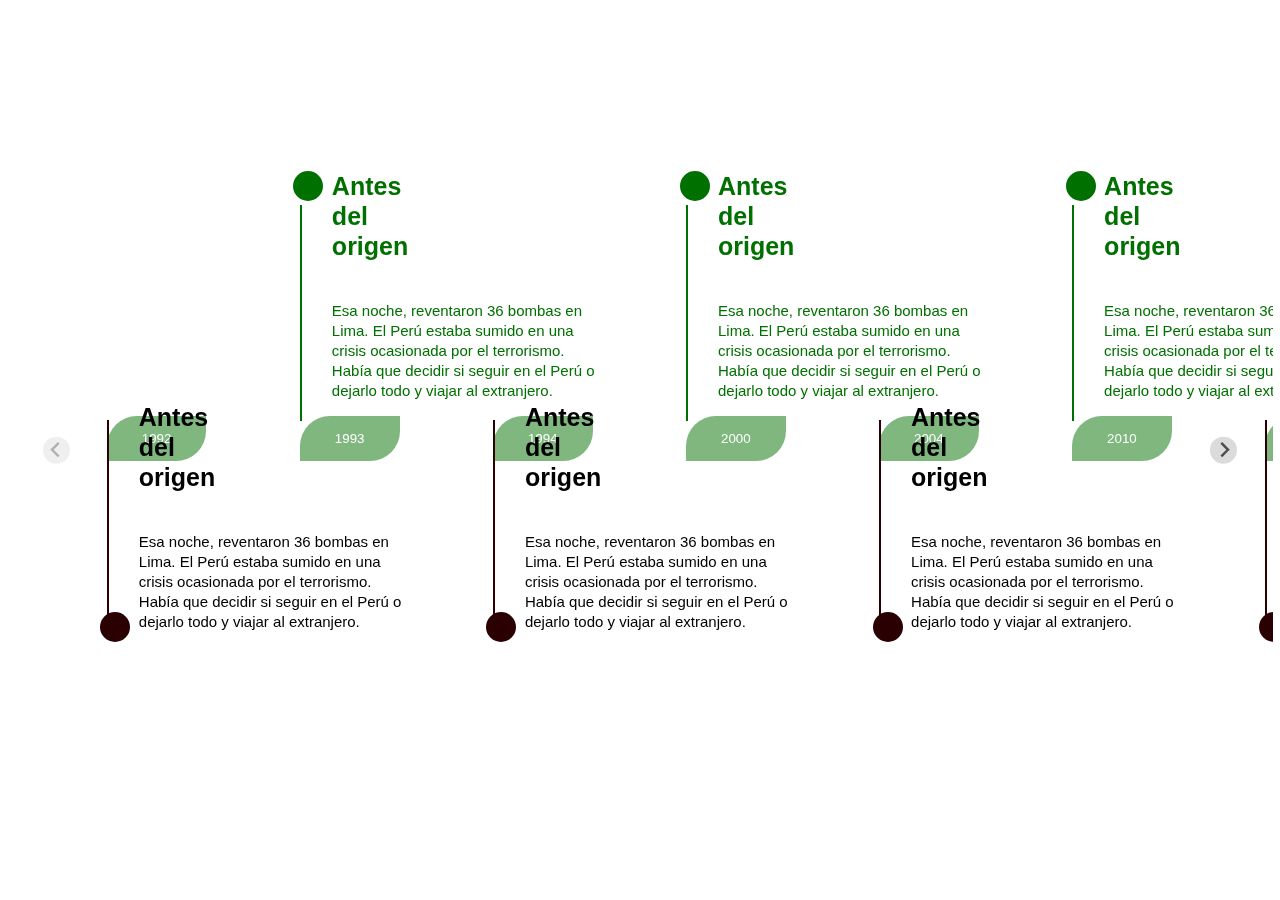
==== canvas2.html @ cbac6f25 "Ajustar el canvas y mejorar la animación de curvas en el script" ====
<!DOCTYPE html>
<html lang="es">
  <head>
    <meta charset="UTF-8" />
    <meta name="viewport" content="width=device-width, initial-scale=1.0" />
    <title>Canvas Ondulado</title>
    <link rel="stylesheet" href="main.css" />
    <link
      href="
https://cdn.jsdelivr.net/npm/@splidejs/splide@4.1.4/dist/css/splide.min.css
"
      rel="stylesheet"
    />
  </head>
  <style>
    canvas {
      display: block;
      background-color: transparent;
      position: absolute;
      z-index: -10;
      width: 100%; /* Canvas toma todo el ancho del contenedor */
      height: 100%; /* Canvas toma todo el alto del contenedor */
    }

    button {
      cursor: pointer;
    }
  </style>

  <body>
    <div class="contenedor">
      <div
        class="splide"
        id="splide-prueba"
        aria-label="Basic Structure Example"
      >
        <div class="splide__track">
          <ul class="splide__list">
            <canvas id="canvas"></canvas>
            <li class="splide__slide box" data-index="1">
              <div class="history">
                <div class="info">
                  <h3>Antes del origen</h3>
                  <p>
                    Esa noche, reventaron 36 bombas en Lima. El Perú estaba
                    sumido en una crisis ocasionada por el terrorismo. Había que
                    decidir si seguir en el Perú o dejarlo todo y viajar al
                    extranjero.
                  </p>
                </div>
                <button class="build-btn" data-progress="25">1992</button>
              </div>
            </li>
            <li class="splide__slide box" data-index="2">
              <div class="history">
                <div class="info">
                  <h3>Antes del origen</h3>
                  <p>
                    Esa noche, reventaron 36 bombas en Lima. El Perú estaba
                    sumido en una crisis ocasionada por el terrorismo. Había que
                    decidir si seguir en el Perú o dejarlo todo y viajar al
                    extranjero.
                  </p>
                </div>
                <button class="build-btn" data-progress="50">1993</button>
              </div>
            </li>
            <li class="splide__slide box" data-index="3">
              <div class="history">
                <div class="info">
                  <h3>Antes del origen</h3>
                  <p>
                    Esa noche, reventaron 36 bombas en Lima. El Perú estaba
                    sumido en una crisis ocasionada por el terrorismo. Había que
                    decidir si seguir en el Perú o dejarlo todo y viajar al
                    extranjero.
                  </p>
                </div>
                <button class="build-btn" data-progress="75">1994</button>
              </div>
            </li>
            <li class="splide__slide box" data-index="4">
              <div class="history">
                <div class="info">
                  <h3>Antes del origen</h3>
                  <p>
                    Esa noche, reventaron 36 bombas en Lima. El Perú estaba
                    sumido en una crisis ocasionada por el terrorismo. Había que
                    decidir si seguir en el Perú o dejarlo todo y viajar al
                    extranjero.
                  </p>
                </div>
                <button class="build-btn" data-progress="100">2000</button>
              </div>
            </li>
            <li class="splide__slide box" data-index="5">
              <div class="history">
                <div class="info">
                  <h3>Antes del origen</h3>
                  <p>
                    Esa noche, reventaron 36 bombas en Lima. El Perú estaba
                    sumido en una crisis ocasionada por el terrorismo. Había que
                    decidir si seguir en el Perú o dejarlo todo y viajar al
                    extranjero.
                  </p>
                </div>
                <button class="build-btn" data-progress="125">2004</button>
              </div>
            </li>
            <li class="splide__slide box" data-index="6">
              <div class="history">
                <div class="info">
                  <h3>Antes del origen</h3>
                  <p>
                    Esa noche, reventaron 36 bombas en Lima. El Perú estaba
                    sumido en una crisis ocasionada por el terrorismo. Había que
                    decidir si seguir en el Perú o dejarlo todo y viajar al
                    extranjero.
                  </p>
                </div>
                <button class="build-btn" data-progress="150">2010</button>
              </div>
            </li>
            <li class="splide__slide box" data-index="7">
              <div class="history">
                <div class="info">
                  <h3>Antes del origen</h3>
                  <p>
                    Esa noche, reventaron 36 bombas en Lima. El Perú estaba
                    sumido en una crisis ocasionada por el terrorismo. Había que
                    decidir si seguir en el Perú o dejarlo todo y viajar al
                    extranjero.
                  </p>
                </div>
                <button class="build-btn" data-progress="175">2022</button>
              </div>
            </li>
            <li class="splide__slide box" data-index="8">
              <div class="history">
                <div class="info">
                  <h3>Antes del origen</h3>
                  <p>
                    Esa noche, reventaron 36 bombas en Lima. El Perú estaba
                    sumido en una crisis ocasionada por el terrorismo. Había que
                    decidir si seguir en el Perú o dejarlo todo y viajar al
                    extranjero.
                  </p>
                </div>
                <button class="build-btn" data-progress="200">2023</button>
              </div>
            </li>
          </ul>
        </div>
      </div>
    </div>
  </body>

  <script src="
https://cdn.jsdelivr.net/npm/@splidejs/splide@4.1.4/dist/js/splide.min.js
"></script>
  <script>
    document.addEventListener("DOMContentLoaded", function () {
      const splide = new Splide("#splide-prueba", {
        type: "slide",
        perPage: 6,
        perMove: 1,
        gap: "2rem",
        pagination: false,
        padding: {
          left: "30px",
          right: "40px"
        },
        breakpoints: {
          420: {
            perPage: 2,
            perMove: 1
          }
        }
      }).mount();
    });
  </script>
  <!-- <script src="hoja.js"></script> -->
  <script>
    document.addEventListener("DOMContentLoaded", function () {
      const splide = new Splide("#splide-prueba", {
        type: "slide",
        perPage: 6,
        perMove: 1,
        gap: "2rem",
        pagination: false,
        padding: {
          left: "30px",
          right: "40px"
        },
        breakpoints: {
          420: {
            perPage: 2,
            perMove: 1
          }
        }
      }).mount();
    });
  </script>
  <script>
    const canvas = document.getElementById("canvas");
    const ctx = canvas.getContext("2d");

    // Función para obtener el tamaño de una slide
    function getSlideWidth() {
      const activeSlide = document.querySelector(".splide__slide"); // Obtener una slide para medir
      return activeSlide.offsetWidth; // Devuelve el ancho de la slide
    }

    // Ajusta el tamaño del canvas al tamaño del contenedor
    function resizeCanvas() {
      canvas.width = document.querySelector(".splide").offsetWidth; // Ancho del canvas es el ancho de Splide
      canvas.height = 300; // Puedes ajustar esta altura según necesites
      drawInitialCanvas();
    }

    // Dibuja las curvas en el canvas según el progreso y el número de curvas
    function drawCurve(progress, totalCurves) {
      const initialX = 0;
      const initialY = canvas.height * 0.5;
      const curveHeight = canvas.height * 0.25;

      // Aquí obtenemos el ancho de una slide
      const curveLength = getSlideWidth();

      ctx.clearRect(0, 0, canvas.width, canvas.height);
      ctx.strokeStyle = "#6ab04c";
      ctx.lineWidth = 2;
      ctx.setLineDash([5, 5]);

      ctx.beginPath();
      ctx.moveTo(initialX, initialY);

      for (let i = 0; i < totalCurves; i++) {
        const startX = initialX + i * curveLength;
        const endX = startX + curveLength;
        const midX = (startX + endX) / 2;

        if (i < totalCurves - 1 || progress === 1) {
          // Dibujar curvas completas
          if (i % 2 === 0) {
            ctx.quadraticCurveTo(midX, initialY - curveHeight, endX, initialY);
          } else {
            ctx.quadraticCurveTo(midX, initialY + curveHeight, endX, initialY);
          }
        } else {
          // Dibujar parcialmente la última curva
          const currentX = startX + (endX - startX) * progress;
          const currentMidX = startX + (midX - startX) * progress;
          if (i % 2 === 0) {
            ctx.quadraticCurveTo(
              currentMidX,
              initialY - curveHeight * progress,
              currentX,
              initialY
            );
          } else {
            ctx.quadraticCurveTo(
              currentMidX,
              initialY + curveHeight * progress,
              currentX,
              initialY
            );
          }
        }
      }

      ctx.stroke();
    }

    // Función para animar la curva
    function animateCurve(totalCurves, duration) {
      const startTime = performance.now();

      function animate(currentTime) {
        const elapsedTime = currentTime - startTime;
        const progress = Math.min(elapsedTime / duration, 1);

        drawCurve(progress, totalCurves);

        if (progress < 1) {
          requestAnimationFrame(animate);
        }
      }

      requestAnimationFrame(animate);
    }

    // Escuchar el click en los botones
    document.querySelectorAll(".build-btn").forEach((button) => {
      button.addEventListener("click", function () {
        // Obtener el índice del botón clicado
        const targetIndex = parseInt(
          this.closest(".splide__slide").getAttribute("data-index")
        );

        // Dibuja solo hasta el índice clicado (1 curva menos para el primer elemento)
        const totalCurves = targetIndex;

        // Llamar a la animación de la curva con el número adecuado de curvas
        animateCurve(totalCurves, 1000); // 1000ms = 1 segundo para la animación completa
      });
    });

    // Redimensionar canvas al cargar la página y al cambiar el tamaño de la ventana
    window.addEventListener("resize", resizeCanvas);
    resizeCanvas(); // Llamar a la función para establecer el tamaño inicial
  </script>
</html>
---- main.css ----
body,
html {
  margin: 0;
  padding: 0;
  width: 100%;
  height: 100%;
  overflow: hidden;
}
/* 
@keyframes combinedAnimation {
    0% {
      box-shadow: none;
      outline: none;
    }
    50% {
      box-shadow: 0 0 20px rgba(0, 112, 0, 0.5);
      outline: none;
    }
    100% {
      box-shadow: 0 0 20px rgba(0, 112, 0, 0.5);
      outline: 2px solid #007000;
    }
  } */
.contenedor {
  width: min(88%, 1550px);
  margin-inline: auto;
  height: 100vh;
  display: flex;
  justify-content: center;
  align-items: center;
  position: relative;

  #splide-prueba {
    .splide__arrow--prev {
      left: -3%;
      z-index: 15;
    }
    .splide__arrow--next {
      right: -3%;
      z-index: 15;
    }
    width: 100%;
    .splide__track {
      width: 100%;
      .splide__list {
        display: flex;
        justify-content: space-between;
        .splide__slide {
          position: relative;
          .history {
            width: 100%;
            height: 100%;
            display: flex;
            flex-direction: column;
            position: relative;
            min-height: 38rem;

            .info {
              padding-inline: 2rem;
              display: flex;
              flex-direction: column;
              justify-content: center;
              position: relative;
              h3 {
                font-family: Arial, Helvetica, sans-serif;
                font-size: 25px;
                font-style: normal;
                font-weight: 700;
                line-height: 30px;
              }
              p {
                width: 268px;
                font-family: Arial, Helvetica, sans-serif;
                font-size: 15px;
                font-style: normal;
                font-weight: 400;
                line-height: 20px;
              }
            }
            button {
              border: none;
              color: white;
              width: min-content;
              padding: 15px 35px;
              border-radius: 30px 0px;
              background: linear-gradient(
                  0deg,
                  rgba(0, 112, 0, 0.5) 0%,
                  rgba(0, 112, 0, 0.5) 100%
                ),
                #fff;
            }
          }

          &:nth-child(odd) {
            .history {
              .info {
                position: relative;

                h3 {
                  color: var(--7, #007000);
                  &::before {
                    content: "";
                    position: absolute;
                    left: -4%;
                    width: 30px;
                    height: 30px;
                    border-radius: 50%;
                    background-color: #007000;
                    animation: combinedAnimation 2s infinite ease-in-out;
                  }
                }
                p {
                  color: var(--7, #007000);
                }
                &::before {
                  content: "";
                  position: absolute;
                  left: 0%;
                  width: 2px;
                  height: 80%;
                  background-color: #007000;
                  transform: translateY(2rem);
                }
              }
            }
          }
          &:nth-child(even) {
            .history {
              .info {
                top: 38%;
                h3 {
                  color: (--3, #2b0002);
                }
                p {
                  color: (--3, #2b0002);
                  &::after {
                    content: "";
                    position: absolute;
                    left: -4%;
                    width: 30px;
                    height: 30px;
                    border-radius: 50%;
                    background-color: #2b0002;
                    animation: combinedAnimation 2s infinite ease-in-out;
                  }
                }

                &::before {
                  content: "";
                  position: absolute;
                  left: 0%;
                  width: 2px;
                  height: 80%;
                  background-color: var(--3, #2b0002);
                  transform: translateY(1rem);
                }
              }
            }
          }
        }
      }
    }
  }
}
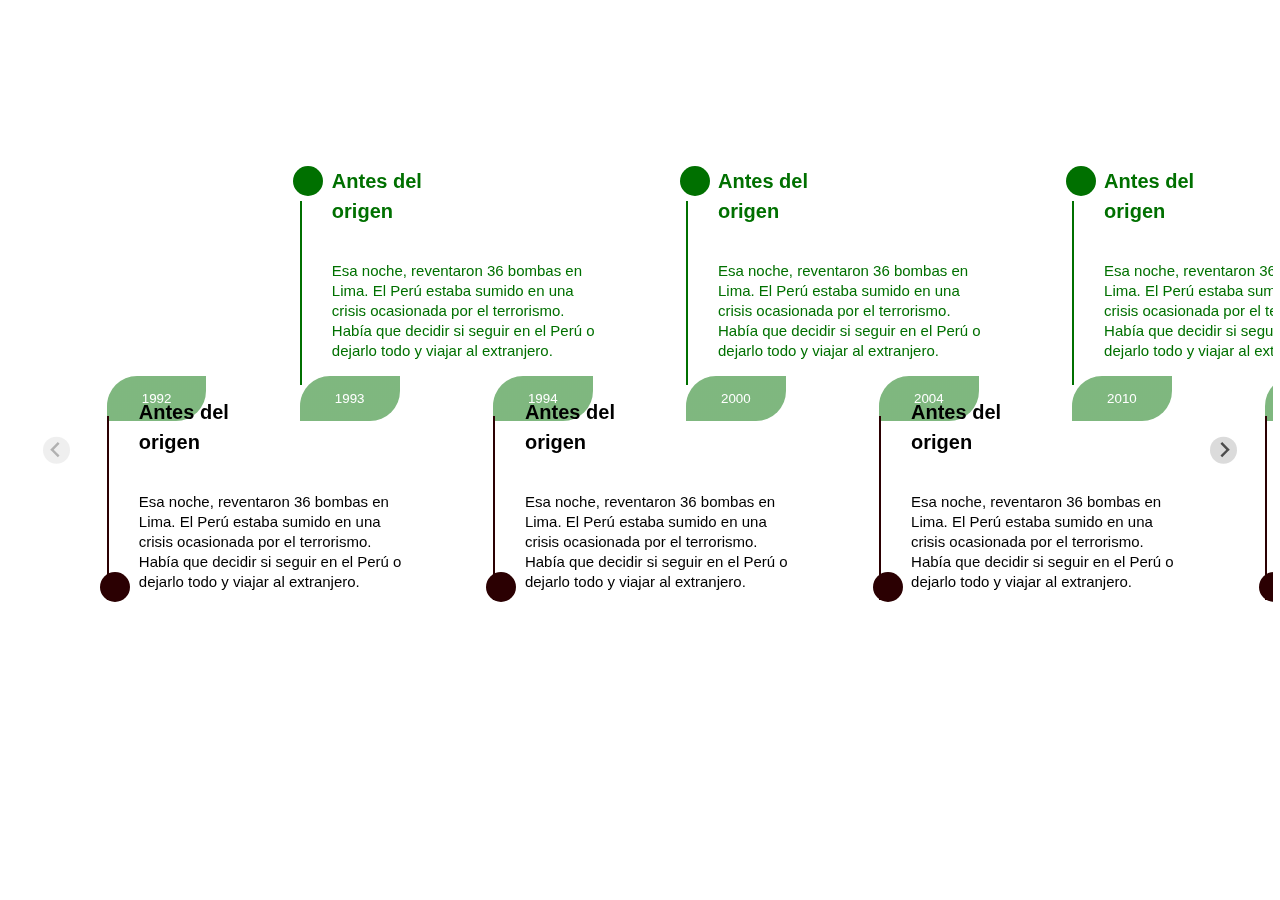
==== commit 60fe32ff: "Actualizar la animación de curvas en el canvas y ajustar el tamaño de fuente en CSS" ====
--- a/canvas2.html
+++ b/canvas2.html
@@ -158,27 +158,6 @@
   <script src="
 https://cdn.jsdelivr.net/npm/@splidejs/splide@4.1.4/dist/js/splide.min.js
 "></script>
-  <script>
-    document.addEventListener("DOMContentLoaded", function () {
-      const splide = new Splide("#splide-prueba", {
-        type: "slide",
-        perPage: 6,
-        perMove: 1,
-        gap: "2rem",
-        pagination: false,
-        padding: {
-          left: "30px",
-          right: "40px"
-        },
-        breakpoints: {
-          420: {
-            perPage: 2,
-            perMove: 1
-          }
-        }
-      }).mount();
-    });
-  </script>
   <!-- <script src="hoja.js"></script> -->
   <script>
     document.addEventListener("DOMContentLoaded", function () {
@@ -204,7 +183,8 @@
   <script>
     const canvas = document.getElementById("canvas");
     const ctx = canvas.getContext("2d");
-
+    let lastX = 0;
+    let lastY = canvas.height / 3;
     // Función para obtener el tamaño de una slide
     function getSlideWidth() {
       const activeSlide = document.querySelector(".splide__slide"); // Obtener una slide para medir
@@ -219,68 +199,74 @@
     }
 
     // Dibuja las curvas en el canvas según el progreso y el número de curvas
-    function drawCurve(progress, totalCurves) {
-      const initialX = 0;
-      const initialY = canvas.height * 0.5;
+    function drawCurve(progress, totalCurves, finalX) {
+      const initialX = lastX; // Empezar desde el último punto donde se quedó la curva anterior
+      const initialY = lastY; // Empezar desde la última posición Y
       const curveHeight = canvas.height * 0.25;
 
-      // Aquí obtenemos el ancho de una slide
-      const curveLength = getSlideWidth();
-
-      ctx.clearRect(0, 0, canvas.width, canvas.height);
+      let curveLength = (finalX - initialX) / totalCurves;
+
+      // ctx.clearRect(0, 0, canvas.width, canvas.height); // Limpiar el canvas
       ctx.strokeStyle = "#6ab04c";
       ctx.lineWidth = 2;
       ctx.setLineDash([5, 5]);
 
       ctx.beginPath();
       ctx.moveTo(initialX, initialY);
+
+      let currentX = initialX;
 
       for (let i = 0; i < totalCurves; i++) {
         const startX = initialX + i * curveLength;
         const endX = startX + curveLength;
         const midX = (startX + endX) / 2;
 
-        if (i < totalCurves - 1 || progress === 1) {
-          // Dibujar curvas completas
-          if (i % 2 === 0) {
-            ctx.quadraticCurveTo(midX, initialY - curveHeight, endX, initialY);
-          } else {
-            ctx.quadraticCurveTo(midX, initialY + curveHeight, endX, initialY);
-          }
+        // if (endX >= finalX) {
+        //   const remainingDistance = finalX - startX;
+        //   const adjustedMidX = startX + remainingDistance / 2;
+        //   currentX = finalX;
+        //   console.log(finalX)
+
+        //   if (i % 2 === 0) {
+        //     ctx.quadraticCurveTo(
+        //       adjustedMidX,
+        //       initialY + curveHeight,
+        //       currentX,
+        //       initialY
+        //     );
+        //   } else {
+        //     ctx.quadraticCurveTo(
+        //       adjustedMidX,
+        //       initialY - curveHeight,
+        //       currentX,
+        //       initialY
+        //     );
+        //   }
+        //   break;
+        // }
+
+        if (i % 2 === 0) {
+          ctx.quadraticCurveTo(midX, initialY + curveHeight, endX, initialY);
         } else {
-          // Dibujar parcialmente la última curva
-          const currentX = startX + (endX - startX) * progress;
-          const currentMidX = startX + (midX - startX) * progress;
-          if (i % 2 === 0) {
-            ctx.quadraticCurveTo(
-              currentMidX,
-              initialY - curveHeight * progress,
-              currentX,
-              initialY
-            );
-          } else {
-            ctx.quadraticCurveTo(
-              currentMidX,
-              initialY + curveHeight * progress,
-              currentX,
-              initialY
-            );
-          }
+          ctx.quadraticCurveTo(midX, initialY - curveHeight, endX, initialY);
         }
+        currentX = finalX;
       }
-
       ctx.stroke();
+      lastX = currentX; 
+      lastY = initialY// Actualizar lastX al final de la curva
     }
 
     // Función para animar la curva
-    function animateCurve(totalCurves, duration) {
+    function animateCurve(totalCurves, duration, finalX) {
       const startTime = performance.now();
 
       function animate(currentTime) {
         const elapsedTime = currentTime - startTime;
         const progress = Math.min(elapsedTime / duration, 1);
 
-        drawCurve(progress, totalCurves);
+
+        drawCurve(progress, totalCurves, finalX);
 
         if (progress < 1) {
           requestAnimationFrame(animate);
@@ -298,16 +284,19 @@
           this.closest(".splide__slide").getAttribute("data-index")
         );
 
+        // Obtener la posición del botón en el canvas
+        const buttonRect = this.getBoundingClientRect();
+        const canvasRect = canvas.getBoundingClientRect();
+        const finalX = buttonRect.right - canvasRect.left; // Posición X final en relación al canvas
         // Dibuja solo hasta el índice clicado (1 curva menos para el primer elemento)
         const totalCurves = targetIndex;
-
-        // Llamar a la animación de la curva con el número adecuado de curvas
-        animateCurve(totalCurves, 1000); // 1000ms = 1 segundo para la animación completa
+      
+        // Llamar a la animación de la curva con el número adecuado de curvas y el finalX calculado
+        animateCurve(totalCurves, 3000, finalX); // 1000ms = 1 segundo para la animación completa
       });
     });
 
-    // Redimensionar canvas al cargar la página y al cambiar el tamaño de la ventana
     window.addEventListener("resize", resizeCanvas);
-    resizeCanvas(); // Llamar a la función para establecer el tamaño inicial
+    resizeCanvas();
   </script>
 </html>
--- a/main.css
+++ b/main.css
@@ -63,7 +63,7 @@
               position: relative;
               h3 {
                 font-family: Arial, Helvetica, sans-serif;
-                font-size: 25px;
+                font-size: 20px;
                 font-style: normal;
                 font-weight: 700;
                 line-height: 30px;
